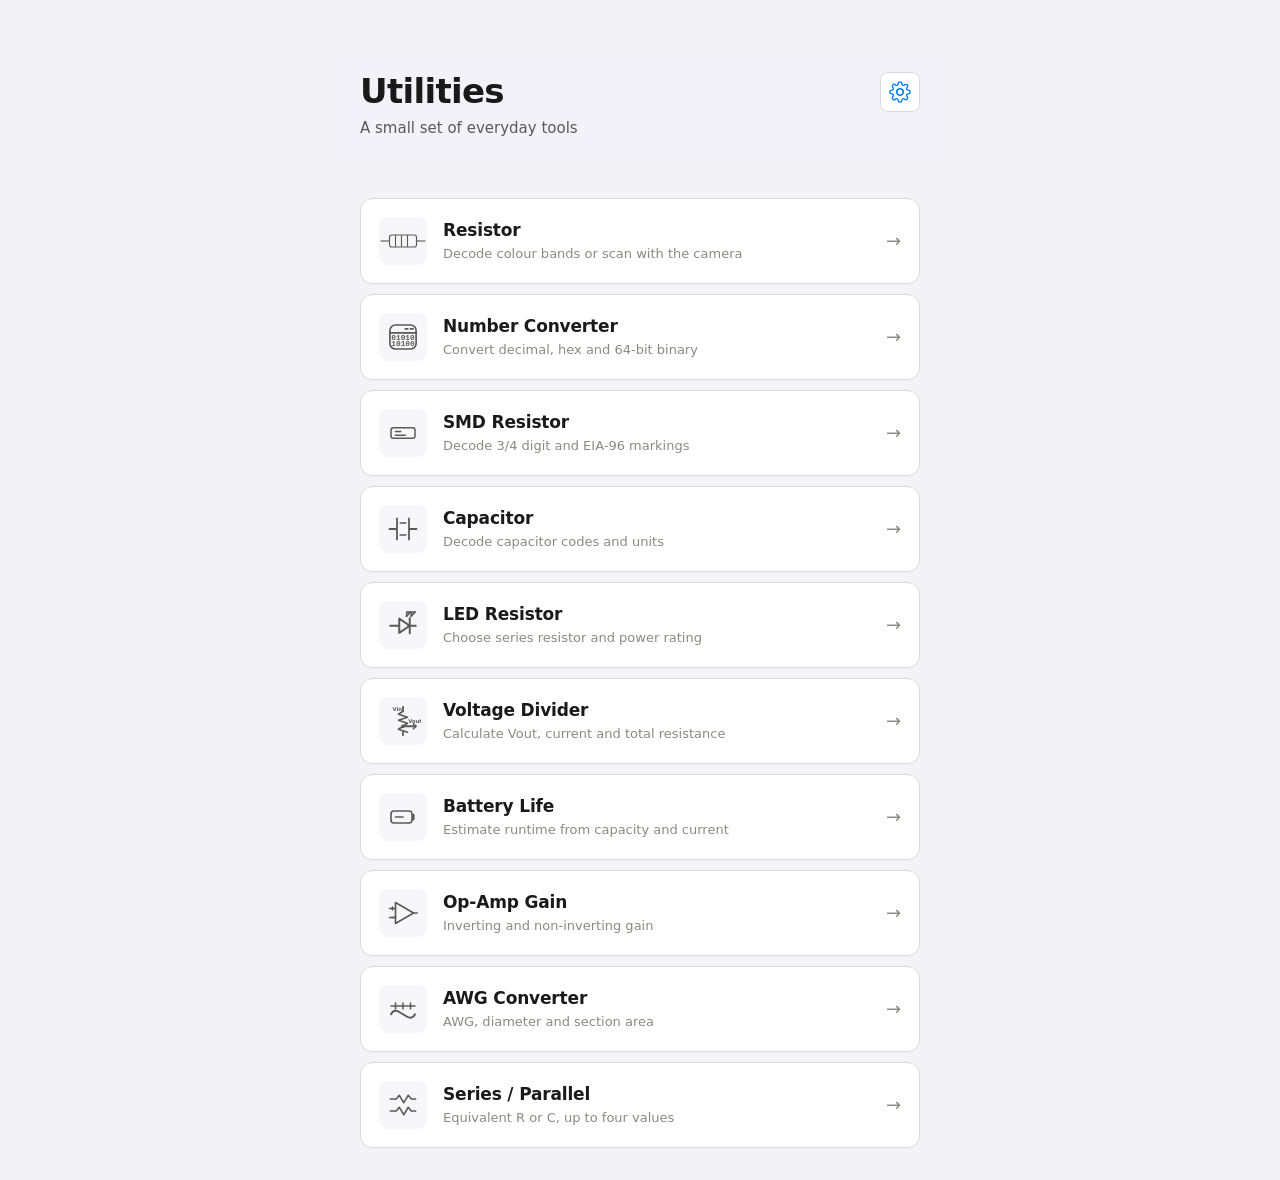
==== index.html @ acc9f0e0 "various fixes" ====
<!DOCTYPE html>
<html lang="en">
<head>
  <meta charset="UTF-8">
  <meta name="viewport" content="width=device-width, initial-scale=1, maximum-scale=1, user-scalable=no, viewport-fit=cover">
  <meta name="theme-color" content="#f2f2f7">
  <meta name="apple-mobile-web-app-capable" content="yes">
  <meta name="apple-mobile-web-app-status-bar-style" content="default">
  <meta name="apple-mobile-web-app-title" content="Utilities">
  <link rel="manifest" href="manifest.json">
  <link rel="apple-touch-icon" href="assets/icons/icon-192.png">
  <link rel="stylesheet" href="assets/styles.css">
  <title>Utilities</title>
  <script src="assets/app.js"></script>
</head>
<body>
  <main class="hub" id="hub">
    <header class="hub__header">
      <div class="hub__topline"><h1 class="hub__title">Utilities</h1><a class="hub__settings" href="apps/settings/index.html" aria-label="Settings"><svg width="22" height="22" viewBox="0 0 24 24" fill="none"><path d="M12 15.5a3.5 3.5 0 100-7 3.5 3.5 0 000 7z" stroke="currentColor" stroke-width="1.8"/><path d="M19.4 15a1.7 1.7 0 00.34 1.88l.05.05a2 2 0 01-2.83 2.83l-.05-.05A1.7 1.7 0 0015 19.4a1.7 1.7 0 00-1 1.55V21a2 2 0 01-4 0v-.07A1.7 1.7 0 009 19.4a1.7 1.7 0 00-1.88.34l-.05.05a2 2 0 01-2.83-2.83l.05-.05A1.7 1.7 0 004.6 15a1.7 1.7 0 00-1.55-1H3a2 2 0 010-4h.07A1.7 1.7 0 004.6 9a1.7 1.7 0 00-.34-1.88l-.05-.05a2 2 0 012.83-2.83l.05.05A1.7 1.7 0 009 4.6a1.7 1.7 0 001-1.55V3a2 2 0 014 0v.07A1.7 1.7 0 0015 4.6a1.7 1.7 0 001.88-.34l.05-.05a2 2 0 012.83 2.83l-.05.05A1.7 1.7 0 0019.4 9a1.7 1.7 0 001.55 1H21a2 2 0 010 4h-.07A1.7 1.7 0 0019.4 15z" stroke="currentColor" stroke-width="1.5" stroke-linecap="round"/></svg></a></div>
      <p class="hub__subtitle">A small set of everyday tools</p>
    </header>

    <nav class="hub__grid" aria-label="Available utilities">
      <a class="tile" href="apps/resistor/index.html">
        <span class="tile__icon" aria-hidden="true">
          <!-- minimal resistor icon -->
          <svg viewBox="0 0 64 32" width="48" height="24">
            <line x1="2" y1="16" x2="14" y2="16" stroke="currentColor" stroke-width="1.5"/>
            <line x1="50" y1="16" x2="62" y2="16" stroke="currentColor" stroke-width="1.5"/>
            <rect x="14" y="8" width="36" height="16" rx="3" fill="none" stroke="currentColor" stroke-width="1.5"/>
            <line x1="22" y1="8" x2="22" y2="24" stroke="currentColor" stroke-width="1.5"/>
            <line x1="30" y1="8" x2="30" y2="24" stroke="currentColor" stroke-width="1.5"/>
            <line x1="38" y1="8" x2="38" y2="24" stroke="currentColor" stroke-width="1.5"/>
          </svg>
        </span>
        <span class="tile__body">
          <span class="tile__name">Resistor</span>
          <span class="tile__desc">Decode colour bands or scan with the camera</span>
        </span>
        <span class="tile__chev" aria-hidden="true">→</span>
      </a>

      <a class="tile" href="apps/number-converter/index.html">
        <span class="tile__icon" aria-hidden="true">
          <svg viewBox="0 0 48 48" width="36" height="36" fill="none">
            <rect x="6.5" y="8" width="35" height="32" rx="7.5" stroke="currentColor" stroke-width="2.2"/>
            <path d="M7.5 18.5h33" stroke="currentColor" stroke-width="2.2" stroke-linecap="round"/>
            <path d="M27 13.2h3.5M34 13.2h3.5" stroke="currentColor" stroke-width="2.2" stroke-linecap="round"/>
            <text x="24" y="28" text-anchor="middle" fill="currentColor" font-size="10.5" font-weight="700" font-family="ui-monospace, SFMono-Regular, Menlo, monospace">01010</text>
            <text x="24" y="36" text-anchor="middle" fill="currentColor" font-size="10.5" font-weight="700" font-family="ui-monospace, SFMono-Regular, Menlo, monospace">10100</text>
          </svg>
        </span>
        <span class="tile__body">
          <span class="tile__name">Number Converter</span>
          <span class="tile__desc">Convert decimal, hex and 64-bit binary</span>
        </span>
        <span class="tile__chev" aria-hidden="true">→</span>
      </a>

      <a class="tile" href="apps/smd-resistor/index.html"><span class="tile__icon" aria-hidden="true"><svg viewBox="0 0 48 48" width="36" height="36" fill="none"><rect x="8" y="17" width="32" height="14" rx="3" stroke="currentColor" stroke-width="2"/><path d="M14 22h7M14 27h13" stroke="currentColor" stroke-width="2" stroke-linecap="round"/></svg></span><span class="tile__body"><span class="tile__name">SMD Resistor</span><span class="tile__desc">Decode 3/4 digit and EIA-96 markings</span></span><span class="tile__chev" aria-hidden="true">→</span></a>

      <a class="tile" href="apps/capacitor/index.html"><span class="tile__icon" aria-hidden="true"><svg viewBox="0 0 48 48" width="36" height="36" fill="none"><path d="M16 10v28M32 10v28M6 24h10M32 24h10" stroke="currentColor" stroke-width="2.4" stroke-linecap="round"/><path d="M20 16h8M20 32h8" stroke="currentColor" stroke-width="1.7" stroke-linecap="round"/></svg></span><span class="tile__body"><span class="tile__name">Capacitor</span><span class="tile__desc">Decode capacitor codes and units</span></span><span class="tile__chev" aria-hidden="true">→</span></a>

      <a class="tile" href="apps/led-resistor/index.html"><span class="tile__icon" aria-hidden="true"><svg viewBox="0 0 48 48" width="36" height="36" fill="none"><path d="M7 25h12" stroke="currentColor" stroke-width="2.6" stroke-linecap="round"/><path d="M31 25h10" stroke="currentColor" stroke-width="2.6" stroke-linecap="round"/><path d="M19 15.5v19l14-9.5-14-9.5Z" stroke="currentColor" stroke-width="2.6" stroke-linejoin="round"/><path d="M33 15v20" stroke="currentColor" stroke-width="2.6" stroke-linecap="round"/><path d="M28.5 12.5l5.6-5.6M34.6 12.4l5.7-5.7" stroke="currentColor" stroke-width="2.2" stroke-linecap="round"/><path d="M34.1 6.9h-5.2v5.2M40.3 6.7h-5.2v5.2" stroke="currentColor" stroke-width="2.2" stroke-linecap="round" stroke-linejoin="round"/></svg></span><span class="tile__body"><span class="tile__name">LED Resistor</span><span class="tile__desc">Choose series resistor and power rating</span></span><span class="tile__chev" aria-hidden="true">→</span></a>

      <a class="tile" href="apps/voltage-divider/index.html"><span class="tile__icon" aria-hidden="true"><svg viewBox="0 0 48 48" width="36" height="36" fill="none"><g stroke="currentColor" stroke-linecap="round" stroke-linejoin="round"><path d="M24 5v6" stroke-width="2.4"/><polyline points="24,11 18,15 30,19 18,23 30,27 24,31" stroke-width="2.2" fill="none"/><polyline points="24,31 18,35 30,39" stroke-width="2.2" fill="none"/><path d="M24 39v4" stroke-width="2.4"/><circle cx="24" cy="31" r="2.5" fill="currentColor" stroke="none"/><path d="M26.8 31H41" stroke-width="2.4"/><path d="M38 27.8l3.3 3.2-3.3 3.2" stroke-width="2.1"/></g><g fill="currentColor" font-family="system-ui,-apple-system,BlinkMacSystemFont,sans-serif" font-size="7" font-weight="700"><text x="10" y="10">Vin</text><text x="31" y="27">Vout</text></g></svg></span><span class="tile__body"><span class="tile__name">Voltage Divider</span><span class="tile__desc">Calculate Vout, current and total resistance</span></span><span class="tile__chev" aria-hidden="true">→</span></a>

      <a class="tile" href="apps/battery-life/index.html"><span class="tile__icon" aria-hidden="true"><svg viewBox="0 0 48 48" width="36" height="36" fill="none"><rect x="8" y="16" width="28" height="16" rx="4" stroke="currentColor" stroke-width="2.2"/><path d="M38 21v6" stroke="currentColor" stroke-width="3" stroke-linecap="round"/><path d="M14 24h10" stroke="currentColor" stroke-width="2.2" stroke-linecap="round"/></svg></span><span class="tile__body"><span class="tile__name">Battery Life</span><span class="tile__desc">Estimate runtime from capacity and current</span></span><span class="tile__chev" aria-hidden="true">→</span></a>

      <a class="tile" href="apps/op-amp-gain/index.html"><span class="tile__icon" aria-hidden="true"><svg viewBox="0 0 48 48" width="36" height="36" fill="none"><path d="M14 10v28l24-14-24-14Z" stroke="currentColor" stroke-width="2.2" stroke-linejoin="round"/><path d="M6 18h8M6 30h8M38 24h5" stroke="currentColor" stroke-width="2.2" stroke-linecap="round"/><path d="M10 16v4M8 18h4M9 30h4" stroke="currentColor" stroke-width="1.8" stroke-linecap="round"/></svg></span><span class="tile__body"><span class="tile__name">Op-Amp Gain</span><span class="tile__desc">Inverting and non-inverting gain</span></span><span class="tile__chev" aria-hidden="true">→</span></a>

      <a class="tile" href="apps/awg-converter/index.html"><span class="tile__icon" aria-hidden="true"><svg viewBox="0 0 48 48" width="36" height="36" fill="none"><path d="M8 31c8-16 24 16 32 0" stroke="currentColor" stroke-width="2.5" stroke-linecap="round"/><path d="M8 20h32M14 16v8M24 16v8M34 16v8" stroke="currentColor" stroke-width="2" stroke-linecap="round"/></svg></span><span class="tile__body"><span class="tile__name">AWG Converter</span><span class="tile__desc">AWG, diameter and section area</span></span><span class="tile__chev" aria-hidden="true">→</span></a>

      <a class="tile" href="apps/series-parallel/index.html"><span class="tile__icon" aria-hidden="true"><svg viewBox="0 0 48 48" width="36" height="36" fill="none"><path d="M7 16h8l4-5 6 10 6-10 4 5h6M7 32h8l4-5 6 10 6-10 4 5h6" stroke="currentColor" stroke-width="2" stroke-linecap="round" stroke-linejoin="round"/></svg></span><span class="tile__body"><span class="tile__name">Series / Parallel</span><span class="tile__desc">Equivalent R or C, up to four values</span></span><span class="tile__chev" aria-hidden="true">→</span></a>
    </nav>
  </main>

  <script>
    // Service worker: register, then aggressively check for updates on every
    // page load. When a new version is found, activate it immediately and
    // reload the page so the user always sees the latest deployed code.
    if ('serviceWorker' in navigator) {
      window.addEventListener('load', async () => {
        try {
          const reg = await navigator.serviceWorker.register('sw.js', {
            // Bypass the HTTP cache for the SW file itself, so updates to
            // sw.js are detected on every load.
            updateViaCache: 'none',
          });

          // Check for an updated SW right now.
          reg.update().catch(() => {});

          // When a new SW takes control, reload once to get fresh assets.
          let reloaded = false;
          navigator.serviceWorker.addEventListener('controllerchange', () => {
            if (reloaded) return;
            reloaded = true;
            window.location.reload();
          });

          // If a new SW is waiting, tell it to activate immediately.
          function promoteWaiting(worker) {
            if (worker && worker.state === 'installed' && navigator.serviceWorker.controller) {
              worker.postMessage({ type: 'SKIP_WAITING' });
            }
          }
          if (reg.waiting) promoteWaiting(reg.waiting);
          reg.addEventListener('updatefound', () => {
            const installing = reg.installing;
            if (!installing) return;
            installing.addEventListener('statechange', () => promoteWaiting(installing));
          });
        } catch (e) {
          // SW registration failed (probably http:// or file://) — that's fine,
          // the app still works without offline support.
        }
      });
    }
  </script>
</body>
</html>
---- assets/styles.css ----
/* =========================================================
   Utilities — global tokens + hub
   Aesthetic: iOS-native, cool blue accent, neutral system surfaces.
   Restrained palette, generous space, careful type rhythm.
   ========================================================= */

:root {
  /* Surfaces */
  --bg: #f2f2f7;
  --surface: #ffffff;
  --surface-2: #f7f7fb;
  --border: #d9d9de;
  --border-strong: #c7c7cc;

  /* Ink */
  --ink: #1a1a1a;
  --ink-2: #5a5a58;
  --ink-3: #8a8985;

  /* Accent — iOS system blue, used sparingly */
  --accent: #007aff;
  --accent-soft: rgba(0, 122, 255, 0.14);

  /* Status */
  --good: #2f7a4a;
  --warn: #b58419;
  --bad: #b23a2e;

  /* Geometry */
  --r-sm: 8px;
  --r-md: 12px;
  --r-lg: 18px;
  --r-pill: 999px;

  /* Type — system stack but using SF Pro on iOS for native feel */
  --font-sans: -apple-system, BlinkMacSystemFont, "SF Pro Text", "SF Pro Display", system-ui, sans-serif;
  --font-mono: ui-monospace, "SF Mono", Menlo, Monaco, monospace;

  /* Safe areas */
  --safe-top: env(safe-area-inset-top, 0px);
  --safe-bottom: env(safe-area-inset-bottom, 0px);
  --safe-left: env(safe-area-inset-left, 0px);
  --safe-right: env(safe-area-inset-right, 0px);
}

html[data-theme="dark"] {
  --bg: #000000;
  --surface: #1c1c1e;
  --surface-2: #2c2c2e;
  --border: #38383a;
  --border-strong: #48484a;
  --ink: #f2f2f7;
  --ink-2: #c7c7cc;
  --ink-3: #8e8e93;
  --accent: #0a84ff;
  --accent-soft: rgba(10, 132, 255, 0.18);
}

@media (prefers-color-scheme: dark) {
  html[data-theme="auto"] {
    --bg: #000000;
    --surface: #1c1c1e;
    --surface-2: #2c2c2e;
    --border: #38383a;
    --border-strong: #48484a;
    --ink: #f2f2f7;
    --ink-2: #c7c7cc;
    --ink-3: #8e8e93;
    --accent: #0a84ff;
    --accent-soft: rgba(10, 132, 255, 0.18);
  }
}

html[data-theme="light"] { color-scheme: light; }
html[data-theme="dark"] { color-scheme: dark; }

* { box-sizing: border-box; }
html, body { margin: 0; padding: 0; }
html { -webkit-text-size-adjust: 100%; -webkit-tap-highlight-color: transparent; }

body {
  font-family: var(--font-sans);
  background: var(--bg);
  color: var(--ink);
  line-height: 1.45;
  font-size: 16px;
  min-height: 100vh;
  min-height: 100dvh;
  -webkit-font-smoothing: antialiased;
  text-rendering: optimizeLegibility;
}

a { color: inherit; text-decoration: none; }

button {
  font-family: inherit;
  font-size: inherit;
  color: inherit;
  background: none;
  border: none;
  padding: 0;
  cursor: pointer;
}

/* ============== HUB ============== */

.hub {
  max-width: 600px;
  margin: 0 auto;
  padding:
    calc(var(--safe-top) + 56px)
    calc(var(--safe-right) + 20px)
    calc(var(--safe-bottom) + 32px)
    calc(var(--safe-left) + 20px);
  min-height: 100dvh;
  display: flex;
  flex-direction: column;
}

.hub__header { margin-bottom: 40px; }

.hub__title {
  margin: 0;
  font-size: 34px;
  font-weight: 700;
  letter-spacing: -0.02em;
  line-height: 1.1;
}

.hub__subtitle {
  margin: 6px 0 0;
  color: var(--ink-2);
  font-size: 15px;
}

.hub__grid {
  display: flex;
  flex-direction: column;
  gap: 10px;
  flex: 1;
}

.tile {
  display: flex;
  align-items: center;
  gap: 16px;
  padding: 18px 18px;
  background: var(--surface);
  border: 1px solid var(--border);
  border-radius: var(--r-md);
  transition: transform 80ms ease, background 120ms ease;
}

.tile:active { transform: scale(0.985); background: var(--surface-2); }

.tile__icon {
  flex: 0 0 48px;
  height: 48px;
  display: grid;
  place-items: center;
  background: var(--surface-2);
  border-radius: var(--r-sm);
  color: var(--ink-2);
}

.tile__body { flex: 1; display: flex; flex-direction: column; }
.tile__name { font-size: 17px; font-weight: 600; letter-spacing: -0.01em; }
.tile__desc { font-size: 13px; color: var(--ink-3); margin-top: 2px; }

.tile__chev {
  color: var(--ink-3);
  font-size: 18px;
  margin-left: 4px;
}

.tile--placeholder { opacity: 0.55; }
.tile--placeholder:active { transform: none; background: var(--surface); }

/* (hub footer removed) */

/* ============== SHARED SUB-APP CHROME ============== */

.appbar {
  display: flex;
  align-items: center;
  gap: 4px;
  padding:
    calc(var(--safe-top) + 8px)
    calc(var(--safe-right) + 8px)
    8px
    calc(var(--safe-left) + 8px);
  background: var(--bg);
  position: sticky;
  top: 0;
  z-index: 10;
  border-bottom: 1px solid transparent;
  transition: border-color 150ms;
}
.appbar--scrolled { border-bottom-color: var(--border); }

.appbar__back {
  display: inline-flex;
  align-items: center;
  gap: 4px;
  padding: 8px 10px;
  font-size: 17px;
  color: var(--accent);
  border-radius: var(--r-sm);
}
.appbar__back:active { background: var(--surface-2); }
.appbar__back svg { display: block; }

.appbar__title {
  margin: 0;
  font-size: 17px;
  font-weight: 600;
  flex: 1;
  min-width: 0;
  text-align: center;
  letter-spacing: -0.01em;
  white-space: nowrap;
  overflow: hidden;
  text-overflow: ellipsis;
}

.appbar__spacer { flex: 1; min-width: 8px; }
.appbar__action {
  display: inline-flex;
  align-items: center;
  justify-content: flex-end;
  gap: 4px;
  padding: 8px 10px;
  font-size: 15px;
  color: var(--accent);
  border-radius: var(--r-sm);
  min-width: 44px;
  text-align: right;
}
.appbar__action svg { display: block; }
.appbar__action:active { background: var(--surface-2); }
.appbar__action[disabled] { color: var(--ink-3); }

/* Cluster of right-side appbar controls */
.appbar__cluster {
  display: inline-flex;
  align-items: center;
  gap: 6px;
  flex: 0 0 auto;
}
.appbar__cluster [hidden] { display: none !important; }

.appbar__label {
  font-size: 12px;
  font-weight: 500;
  color: var(--ink-3);
  letter-spacing: 0.02em;
  margin-right: 2px;
  user-select: none;
}

/* Icon-only appbar button */
.appbar__icon {
  width: 36px;
  height: 36px;
  display: grid;
  place-items: center;
  color: var(--accent);
  border-radius: var(--r-sm);
}
.appbar__icon svg { display: block; }
.appbar__icon:active { background: var(--surface-2); }

/* Segmented control (iOS-style) */
.seg {
  display: inline-flex;
  background: var(--surface-2);
  border-radius: var(--r-sm);
  padding: 2px;
  gap: 2px;
}
.seg__btn {
  padding: 7px 14px;
  font-size: 14px;
  font-weight: 500;
  color: var(--ink-2);
  border-radius: 6px;
  transition: background 120ms, color 120ms;
}
.seg__btn--active {
  background: var(--surface);
  color: var(--ink);
  box-shadow: 0 1px 2px rgba(0,0,0,0.04);
}

/* Compact segment for appbar: short numeric labels */
.seg--compact .seg__btn {
  padding: 6px 12px;
  font-size: 13px;
  font-weight: 600;
  min-width: 28px;
  font-variant-numeric: tabular-nums;
}


/* ============== SETTINGS / FORM CARDS ============== */
.hub__topline { display:flex; align-items:center; justify-content:space-between; gap:12px; }
.hub__settings { width:40px; height:40px; display:grid; place-items:center; border-radius:var(--r-sm); color:var(--accent); background:var(--surface); border:1px solid var(--border); }
.hub__settings:active { background:var(--surface-2); transform:scale(.98); }
.tool-shell { width:100%; max-width:600px; margin:0 auto; padding:12px calc(var(--safe-right) + 14px) calc(var(--safe-bottom) + 22px) calc(var(--safe-left) + 14px); display:flex; flex-direction:column; gap:12px; }
.tool-card { background:var(--surface); border:1px solid var(--border-strong); border-radius:var(--r-lg); padding:16px; }
.tool-card__title { margin:0 0 12px; font-size:20px; font-weight:650; letter-spacing:-.02em; }
.tool-row { display:grid; grid-template-columns:1fr auto; gap:10px; align-items:end; margin-top:10px; }
.tool-label { display:block; color:var(--ink-2); font-size:12px; margin-bottom:6px; }
.tool-input, .tool-select { width:100%; border:1px solid var(--border); border-radius:var(--r-md); background:var(--surface-2); color:var(--ink); padding:12px 13px; font:600 19px/1.1 var(--font-sans); outline:none; }
.tool-input:focus, .tool-select:focus { border-color:var(--accent); box-shadow:0 0 0 3px var(--accent-soft); }
.tool-result { margin-top:14px; padding:14px; border-radius:var(--r-md); background:var(--surface-2); }
.tool-result__value { font-size:28px; line-height:1.05; font-weight:750; letter-spacing:-.035em; }
.tool-result__meta { margin-top:6px; color:var(--ink-2); font-size:14px; }
.tool-note { margin:8px 0 0; color:var(--ink-3); font-size:13px; }
.settings-list { display:flex; flex-direction:column; gap:10px; }
.settings-item { display:flex; align-items:center; justify-content:space-between; gap:12px; padding:14px 0; border-bottom:1px solid var(--border); }
.settings-item:last-child { border-bottom:0; }
.settings-item strong { display:block; font-size:16px; }
.settings-item span { color:var(--ink-3); font-size:13px; }


/* ============== POLISHED CONTROLS / MINI SCHEMATICS ============== */
.hub__header {
  position: sticky;
  top: 0;
  z-index: 20;
  margin-left: -20px;
  margin-right: -20px;
  padding: calc(var(--safe-top) + 16px) 20px 18px;
  background: color-mix(in srgb, var(--bg) 88%, transparent);
  -webkit-backdrop-filter: saturate(180%) blur(18px);
  backdrop-filter: saturate(180%) blur(18px);
}
.control-stack { display:flex; flex-direction:column; gap:10px; margin:4px 0 14px; }
.pill-seg {
  display:grid;
  grid-template-columns: repeat(2, minmax(0, 1fr));
  gap:4px;
  padding:4px;
  background:var(--surface-2);
  border:1px solid var(--border);
  border-radius:var(--r-pill);
}
.pill-seg .seg__btn {
  border-radius:var(--r-pill);
  padding:10px 12px;
  font-size:15px;
  font-weight:650;
  color:var(--ink-2);
}
.pill-seg .seg__btn--active {
  background:var(--surface);
  color:var(--accent);
  box-shadow:0 1px 3px rgba(0,0,0,.08);
}
.mini-schematic {
  margin:10px 0 14px;
  border:1px solid var(--border);
  border-radius:var(--r-md);
  background:var(--surface-2);
  padding:10px;
  color:var(--ink-2);
}
.mini-schematic svg { display:block; width:100%; height:auto; }
.mini-schematic text { fill:var(--ink-2); font:600 11px var(--font-sans); }
.mini-schematic path,
.mini-schematic line,
.mini-schematic polyline,
.mini-schematic polygon,
.mini-schematic circle { vector-effect:non-scaling-stroke; }
.tool-result__value { font-variant-numeric: tabular-nums; }


/* Input alignment polish: numeric fields right-aligned, units centered vertically */
.tool-row { align-items: end; grid-template-columns: minmax(0, 1fr) minmax(38px, auto); }
.tool-row > span,
.tool-unit,
.tool-unit-select {
  align-self: end;
  min-height: 45px;
  display: inline-flex;
  align-items: center;
  justify-content: center;
  color: var(--ink-2);
  font-weight: 650;
  font-size: 15px;
  line-height: 1;
  white-space: nowrap;
}
.tool-input {
  text-align: right;
  font-variant-numeric: tabular-nums;
  font-feature-settings: "tnum" 1, "lnum" 1;
}
.tool-unit-select {
  appearance: none;
  -webkit-appearance: none;
  height: 45px;
  min-width: 70px;
  padding: 0 26px 0 12px;
  border: 1px solid var(--border);
  border-radius: var(--r-md);
  background: var(--surface-2);
  color: var(--ink);
  outline: none;
  text-align: center;
  background-image: linear-gradient(45deg, transparent 50%, var(--ink-3) 50%), linear-gradient(135deg, var(--ink-3) 50%, transparent 50%);
  background-position: calc(100% - 14px) 19px, calc(100% - 9px) 19px;
  background-size: 5px 5px, 5px 5px;
  background-repeat: no-repeat;
}
.tool-unit-select:focus { border-color: var(--accent); box-shadow: 0 0 0 3px var(--accent-soft); }
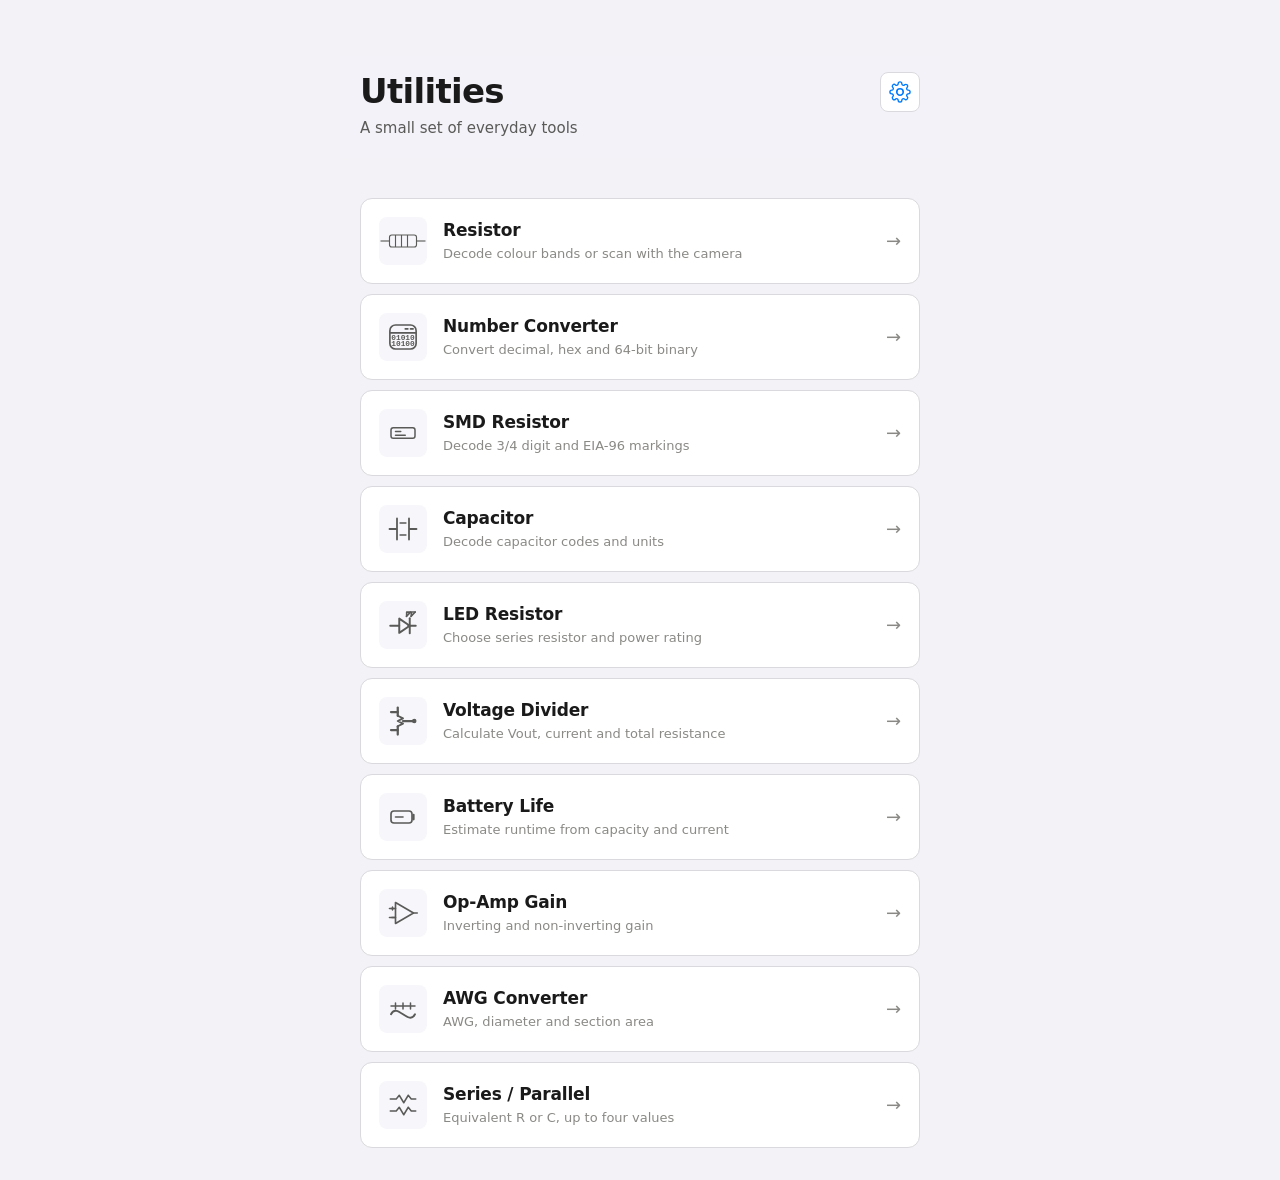
==== commit e57d2f3c: "various fixes" ====
--- a/index.html
+++ b/index.html
@@ -63,7 +63,7 @@
 
       <a class="tile" href="apps/led-resistor/index.html"><span class="tile__icon" aria-hidden="true"><svg viewBox="0 0 48 48" width="36" height="36" fill="none"><path d="M7 25h12" stroke="currentColor" stroke-width="2.6" stroke-linecap="round"/><path d="M31 25h10" stroke="currentColor" stroke-width="2.6" stroke-linecap="round"/><path d="M19 15.5v19l14-9.5-14-9.5Z" stroke="currentColor" stroke-width="2.6" stroke-linejoin="round"/><path d="M33 15v20" stroke="currentColor" stroke-width="2.6" stroke-linecap="round"/><path d="M28.5 12.5l5.6-5.6M34.6 12.4l5.7-5.7" stroke="currentColor" stroke-width="2.2" stroke-linecap="round"/><path d="M34.1 6.9h-5.2v5.2M40.3 6.7h-5.2v5.2" stroke="currentColor" stroke-width="2.2" stroke-linecap="round" stroke-linejoin="round"/></svg></span><span class="tile__body"><span class="tile__name">LED Resistor</span><span class="tile__desc">Choose series resistor and power rating</span></span><span class="tile__chev" aria-hidden="true">→</span></a>
 
-      <a class="tile" href="apps/voltage-divider/index.html"><span class="tile__icon" aria-hidden="true"><svg viewBox="0 0 48 48" width="36" height="36" fill="none"><g stroke="currentColor" stroke-linecap="round" stroke-linejoin="round"><path d="M24 5v6" stroke-width="2.4"/><polyline points="24,11 18,15 30,19 18,23 30,27 24,31" stroke-width="2.2" fill="none"/><polyline points="24,31 18,35 30,39" stroke-width="2.2" fill="none"/><path d="M24 39v4" stroke-width="2.4"/><circle cx="24" cy="31" r="2.5" fill="currentColor" stroke="none"/><path d="M26.8 31H41" stroke-width="2.4"/><path d="M38 27.8l3.3 3.2-3.3 3.2" stroke-width="2.1"/></g><g fill="currentColor" font-family="system-ui,-apple-system,BlinkMacSystemFont,sans-serif" font-size="7" font-weight="700"><text x="10" y="10">Vin</text><text x="31" y="27">Vout</text></g></svg></span><span class="tile__body"><span class="tile__name">Voltage Divider</span><span class="tile__desc">Calculate Vout, current and total resistance</span></span><span class="tile__chev" aria-hidden="true">→</span></a>
+      <a class="tile" href="apps/voltage-divider/index.html"><span class="tile__icon" aria-hidden="true"><svg viewBox="0 0 48 48" width="36" height="36" fill="none" aria-hidden="true"><g stroke="currentColor" stroke-linecap="round" stroke-linejoin="round"><path d="M17 6v11" stroke-width="3"/><path d="M17 31v11" stroke-width="3"/><path d="M8 12h9" stroke-width="3"/><path d="M8 36h9" stroke-width="3"/><path d="M17 17l7 3.5-7 3.5 7 3.5-7 3.5" stroke-width="2.6"/><path d="M24 24h14" stroke-width="3"/><circle cx="39" cy="24" r="3" fill="currentColor" stroke="none"/></g></svg></span><span class="tile__body"><span class="tile__name">Voltage Divider</span><span class="tile__desc">Calculate Vout, current and total resistance</span></span><span class="tile__chev" aria-hidden="true">→</span></a>
 
       <a class="tile" href="apps/battery-life/index.html"><span class="tile__icon" aria-hidden="true"><svg viewBox="0 0 48 48" width="36" height="36" fill="none"><rect x="8" y="16" width="28" height="16" rx="4" stroke="currentColor" stroke-width="2.2"/><path d="M38 21v6" stroke="currentColor" stroke-width="3" stroke-linecap="round"/><path d="M14 24h10" stroke="currentColor" stroke-width="2.2" stroke-linecap="round"/></svg></span><span class="tile__body"><span class="tile__name">Battery Life</span><span class="tile__desc">Estimate runtime from capacity and current</span></span><span class="tile__chev" aria-hidden="true">→</span></a>
 
--- a/assets/styles.css
+++ b/assets/styles.css
@@ -313,7 +313,7 @@
 .tool-label { display:block; color:var(--ink-2); font-size:12px; margin-bottom:6px; }
 .tool-input, .tool-select { width:100%; border:1px solid var(--border); border-radius:var(--r-md); background:var(--surface-2); color:var(--ink); padding:12px 13px; font:600 19px/1.1 var(--font-sans); outline:none; }
 .tool-input:focus, .tool-select:focus { border-color:var(--accent); box-shadow:0 0 0 3px var(--accent-soft); }
-.tool-result { margin-top:14px; padding:14px; border-radius:var(--r-md); background:var(--surface-2); }
+.tool-result { margin-top:14px; padding:14px; border-radius:var(--r-md); background: rgba(0, 122, 255, 0.10); border: 1px solid rgba(0, 122, 255, 0.18); }
 .tool-result__value { font-size:28px; line-height:1.05; font-weight:750; letter-spacing:-.035em; }
 .tool-result__meta { margin-top:6px; color:var(--ink-2); font-size:14px; }
 .tool-note { margin:8px 0 0; color:var(--ink-3); font-size:13px; }
@@ -367,7 +367,7 @@
   color:var(--ink-2);
 }
 .mini-schematic svg { display:block; width:100%; height:auto; }
-.mini-schematic text { fill:var(--ink-2); font:600 11px var(--font-sans); }
+.mini-schematic text { fill:var(--ink-2); font-weight:600; font-family:var(--font-sans); }
 .mini-schematic path,
 .mini-schematic line,
 .mini-schematic polyline,
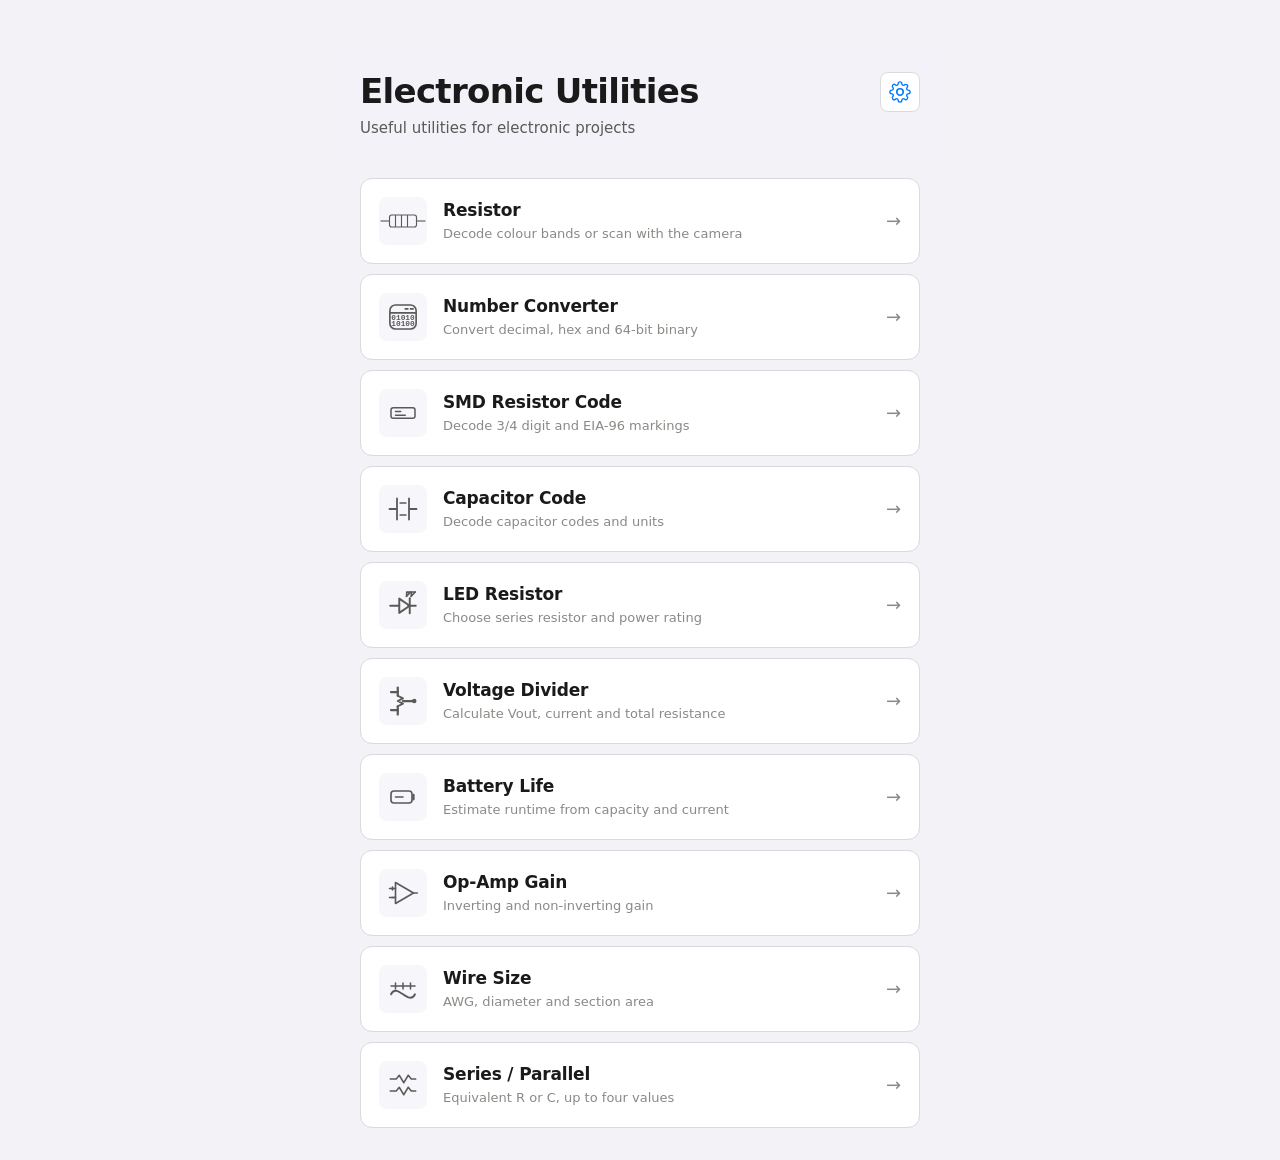
==== commit 56bab4d5: "Formatting changes" ====
--- a/index.html
+++ b/index.html
@@ -16,8 +16,8 @@
 <body>
   <main class="hub" id="hub">
     <header class="hub__header">
-      <div class="hub__topline"><h1 class="hub__title">Utilities</h1><a class="hub__settings" href="apps/settings/index.html" aria-label="Settings"><svg width="22" height="22" viewBox="0 0 24 24" fill="none"><path d="M12 15.5a3.5 3.5 0 100-7 3.5 3.5 0 000 7z" stroke="currentColor" stroke-width="1.8"/><path d="M19.4 15a1.7 1.7 0 00.34 1.88l.05.05a2 2 0 01-2.83 2.83l-.05-.05A1.7 1.7 0 0015 19.4a1.7 1.7 0 00-1 1.55V21a2 2 0 01-4 0v-.07A1.7 1.7 0 009 19.4a1.7 1.7 0 00-1.88.34l-.05.05a2 2 0 01-2.83-2.83l.05-.05A1.7 1.7 0 004.6 15a1.7 1.7 0 00-1.55-1H3a2 2 0 010-4h.07A1.7 1.7 0 004.6 9a1.7 1.7 0 00-.34-1.88l-.05-.05a2 2 0 012.83-2.83l.05.05A1.7 1.7 0 009 4.6a1.7 1.7 0 001-1.55V3a2 2 0 014 0v.07A1.7 1.7 0 0015 4.6a1.7 1.7 0 001.88-.34l.05-.05a2 2 0 012.83 2.83l-.05.05A1.7 1.7 0 0019.4 9a1.7 1.7 0 001.55 1H21a2 2 0 010 4h-.07A1.7 1.7 0 0019.4 15z" stroke="currentColor" stroke-width="1.5" stroke-linecap="round"/></svg></a></div>
-      <p class="hub__subtitle">A small set of everyday tools</p>
+      <div class="hub__topline"><h1 class="hub__title">Electronic Utilities</h1><a class="hub__settings" href="apps/settings/index.html" aria-label="Settings"><svg width="22" height="22" viewBox="0 0 24 24" fill="none"><path d="M12 15.5a3.5 3.5 0 100-7 3.5 3.5 0 000 7z" stroke="currentColor" stroke-width="1.8"/><path d="M19.4 15a1.7 1.7 0 00.34 1.88l.05.05a2 2 0 01-2.83 2.83l-.05-.05A1.7 1.7 0 0015 19.4a1.7 1.7 0 00-1 1.55V21a2 2 0 01-4 0v-.07A1.7 1.7 0 009 19.4a1.7 1.7 0 00-1.88.34l-.05.05a2 2 0 01-2.83-2.83l.05-.05A1.7 1.7 0 004.6 15a1.7 1.7 0 00-1.55-1H3a2 2 0 010-4h.07A1.7 1.7 0 004.6 9a1.7 1.7 0 00-.34-1.88l-.05-.05a2 2 0 012.83-2.83l.05.05A1.7 1.7 0 009 4.6a1.7 1.7 0 001-1.55V3a2 2 0 014 0v.07A1.7 1.7 0 0015 4.6a1.7 1.7 0 001.88-.34l.05-.05a2 2 0 012.83 2.83l-.05.05A1.7 1.7 0 0019.4 9a1.7 1.7 0 001.55 1H21a2 2 0 010 4h-.07A1.7 1.7 0 0019.4 15z" stroke="currentColor" stroke-width="1.5" stroke-linecap="round"/></svg></a></div>
+      <p class="hub__subtitle">Useful utilities for electronic projects</p>
     </header>
 
     <nav class="hub__grid" aria-label="Available utilities">
@@ -57,9 +57,9 @@
         <span class="tile__chev" aria-hidden="true">→</span>
       </a>
 
-      <a class="tile" href="apps/smd-resistor/index.html"><span class="tile__icon" aria-hidden="true"><svg viewBox="0 0 48 48" width="36" height="36" fill="none"><rect x="8" y="17" width="32" height="14" rx="3" stroke="currentColor" stroke-width="2"/><path d="M14 22h7M14 27h13" stroke="currentColor" stroke-width="2" stroke-linecap="round"/></svg></span><span class="tile__body"><span class="tile__name">SMD Resistor</span><span class="tile__desc">Decode 3/4 digit and EIA-96 markings</span></span><span class="tile__chev" aria-hidden="true">→</span></a>
+      <a class="tile" href="apps/smd-resistor/index.html"><span class="tile__icon" aria-hidden="true"><svg viewBox="0 0 48 48" width="36" height="36" fill="none"><rect x="8" y="17" width="32" height="14" rx="3" stroke="currentColor" stroke-width="2"/><path d="M14 22h7M14 27h13" stroke="currentColor" stroke-width="2" stroke-linecap="round"/></svg></span><span class="tile__body"><span class="tile__name">SMD Resistor Code</span><span class="tile__desc">Decode 3/4 digit and EIA-96 markings</span></span><span class="tile__chev" aria-hidden="true">→</span></a>
 
-      <a class="tile" href="apps/capacitor/index.html"><span class="tile__icon" aria-hidden="true"><svg viewBox="0 0 48 48" width="36" height="36" fill="none"><path d="M16 10v28M32 10v28M6 24h10M32 24h10" stroke="currentColor" stroke-width="2.4" stroke-linecap="round"/><path d="M20 16h8M20 32h8" stroke="currentColor" stroke-width="1.7" stroke-linecap="round"/></svg></span><span class="tile__body"><span class="tile__name">Capacitor</span><span class="tile__desc">Decode capacitor codes and units</span></span><span class="tile__chev" aria-hidden="true">→</span></a>
+      <a class="tile" href="apps/capacitor/index.html"><span class="tile__icon" aria-hidden="true"><svg viewBox="0 0 48 48" width="36" height="36" fill="none"><path d="M16 10v28M32 10v28M6 24h10M32 24h10" stroke="currentColor" stroke-width="2.4" stroke-linecap="round"/><path d="M20 16h8M20 32h8" stroke="currentColor" stroke-width="1.7" stroke-linecap="round"/></svg></span><span class="tile__body"><span class="tile__name">Capacitor Code</span><span class="tile__desc">Decode capacitor codes and units</span></span><span class="tile__chev" aria-hidden="true">→</span></a>
 
       <a class="tile" href="apps/led-resistor/index.html"><span class="tile__icon" aria-hidden="true"><svg viewBox="0 0 48 48" width="36" height="36" fill="none"><path d="M7 25h12" stroke="currentColor" stroke-width="2.6" stroke-linecap="round"/><path d="M31 25h10" stroke="currentColor" stroke-width="2.6" stroke-linecap="round"/><path d="M19 15.5v19l14-9.5-14-9.5Z" stroke="currentColor" stroke-width="2.6" stroke-linejoin="round"/><path d="M33 15v20" stroke="currentColor" stroke-width="2.6" stroke-linecap="round"/><path d="M28.5 12.5l5.6-5.6M34.6 12.4l5.7-5.7" stroke="currentColor" stroke-width="2.2" stroke-linecap="round"/><path d="M34.1 6.9h-5.2v5.2M40.3 6.7h-5.2v5.2" stroke="currentColor" stroke-width="2.2" stroke-linecap="round" stroke-linejoin="round"/></svg></span><span class="tile__body"><span class="tile__name">LED Resistor</span><span class="tile__desc">Choose series resistor and power rating</span></span><span class="tile__chev" aria-hidden="true">→</span></a>
 
@@ -69,7 +69,7 @@
 
       <a class="tile" href="apps/op-amp-gain/index.html"><span class="tile__icon" aria-hidden="true"><svg viewBox="0 0 48 48" width="36" height="36" fill="none"><path d="M14 10v28l24-14-24-14Z" stroke="currentColor" stroke-width="2.2" stroke-linejoin="round"/><path d="M6 18h8M6 30h8M38 24h5" stroke="currentColor" stroke-width="2.2" stroke-linecap="round"/><path d="M10 16v4M8 18h4M9 30h4" stroke="currentColor" stroke-width="1.8" stroke-linecap="round"/></svg></span><span class="tile__body"><span class="tile__name">Op-Amp Gain</span><span class="tile__desc">Inverting and non-inverting gain</span></span><span class="tile__chev" aria-hidden="true">→</span></a>
 
-      <a class="tile" href="apps/awg-converter/index.html"><span class="tile__icon" aria-hidden="true"><svg viewBox="0 0 48 48" width="36" height="36" fill="none"><path d="M8 31c8-16 24 16 32 0" stroke="currentColor" stroke-width="2.5" stroke-linecap="round"/><path d="M8 20h32M14 16v8M24 16v8M34 16v8" stroke="currentColor" stroke-width="2" stroke-linecap="round"/></svg></span><span class="tile__body"><span class="tile__name">AWG Converter</span><span class="tile__desc">AWG, diameter and section area</span></span><span class="tile__chev" aria-hidden="true">→</span></a>
+      <a class="tile" href="apps/awg-converter/index.html"><span class="tile__icon" aria-hidden="true"><svg viewBox="0 0 48 48" width="36" height="36" fill="none"><path d="M8 31c8-16 24 16 32 0" stroke="currentColor" stroke-width="2.5" stroke-linecap="round"/><path d="M8 20h32M14 16v8M24 16v8M34 16v8" stroke="currentColor" stroke-width="2" stroke-linecap="round"/></svg></span><span class="tile__body"><span class="tile__name">Wire Size</span><span class="tile__desc">AWG, diameter and section area</span></span><span class="tile__chev" aria-hidden="true">→</span></a>
 
       <a class="tile" href="apps/series-parallel/index.html"><span class="tile__icon" aria-hidden="true"><svg viewBox="0 0 48 48" width="36" height="36" fill="none"><path d="M7 16h8l4-5 6 10 6-10 4 5h6M7 32h8l4-5 6 10 6-10 4 5h6" stroke="currentColor" stroke-width="2" stroke-linecap="round" stroke-linejoin="round"/></svg></span><span class="tile__body"><span class="tile__name">Series / Parallel</span><span class="tile__desc">Equivalent R or C, up to four values</span></span><span class="tile__chev" aria-hidden="true">→</span></a>
     </nav>
--- a/assets/styles.css
+++ b/assets/styles.css
@@ -117,7 +117,7 @@
   flex-direction: column;
 }
 
-.hub__header { margin-bottom: 40px; }
+.hub__header { margin-bottom: 20px; }
 
 .hub__title {
   margin: 0;
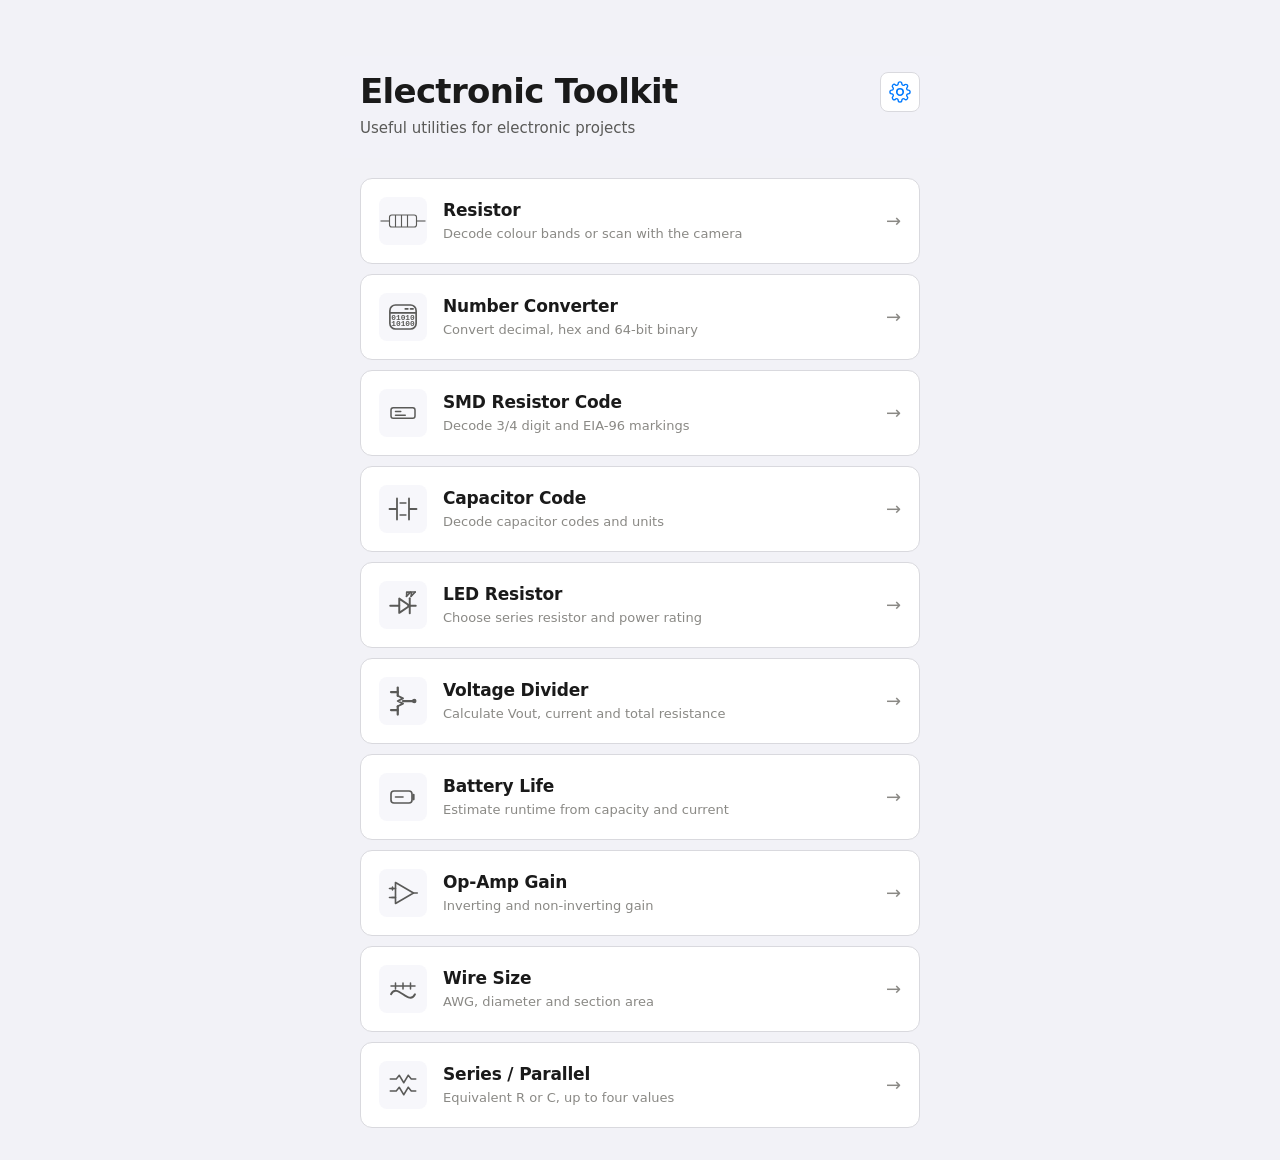
==== commit 98fb8a44: "Minor fixes" ====
--- a/index.html
+++ b/index.html
@@ -1,8 +1,10 @@
 <!DOCTYPE html>
 <html lang="en">
+
 <head>
   <meta charset="UTF-8">
-  <meta name="viewport" content="width=device-width, initial-scale=1, maximum-scale=1, user-scalable=no, viewport-fit=cover">
+  <meta name="viewport"
+    content="width=device-width, initial-scale=1, maximum-scale=1, user-scalable=no, viewport-fit=cover">
   <meta name="theme-color" content="#f2f2f7">
   <meta name="apple-mobile-web-app-capable" content="yes">
   <meta name="apple-mobile-web-app-status-bar-style" content="default">
@@ -13,10 +15,19 @@
   <title>Utilities</title>
   <script src="assets/app.js"></script>
 </head>
+
 <body>
   <main class="hub" id="hub">
     <header class="hub__header">
-      <div class="hub__topline"><h1 class="hub__title">Electronic Utilities</h1><a class="hub__settings" href="apps/settings/index.html" aria-label="Settings"><svg width="22" height="22" viewBox="0 0 24 24" fill="none"><path d="M12 15.5a3.5 3.5 0 100-7 3.5 3.5 0 000 7z" stroke="currentColor" stroke-width="1.8"/><path d="M19.4 15a1.7 1.7 0 00.34 1.88l.05.05a2 2 0 01-2.83 2.83l-.05-.05A1.7 1.7 0 0015 19.4a1.7 1.7 0 00-1 1.55V21a2 2 0 01-4 0v-.07A1.7 1.7 0 009 19.4a1.7 1.7 0 00-1.88.34l-.05.05a2 2 0 01-2.83-2.83l.05-.05A1.7 1.7 0 004.6 15a1.7 1.7 0 00-1.55-1H3a2 2 0 010-4h.07A1.7 1.7 0 004.6 9a1.7 1.7 0 00-.34-1.88l-.05-.05a2 2 0 012.83-2.83l.05.05A1.7 1.7 0 009 4.6a1.7 1.7 0 001-1.55V3a2 2 0 014 0v.07A1.7 1.7 0 0015 4.6a1.7 1.7 0 001.88-.34l.05-.05a2 2 0 012.83 2.83l-.05.05A1.7 1.7 0 0019.4 9a1.7 1.7 0 001.55 1H21a2 2 0 010 4h-.07A1.7 1.7 0 0019.4 15z" stroke="currentColor" stroke-width="1.5" stroke-linecap="round"/></svg></a></div>
+      <div class="hub__topline">
+        <h1 class="hub__title">Electronic Toolkit</h1><a class="hub__settings" href="apps/settings/index.html"
+          aria-label="Settings"><svg width="22" height="22" viewBox="0 0 24 24" fill="none">
+            <path d="M12 15.5a3.5 3.5 0 100-7 3.5 3.5 0 000 7z" stroke="currentColor" stroke-width="1.8" />
+            <path
+              d="M19.4 15a1.7 1.7 0 00.34 1.88l.05.05a2 2 0 01-2.83 2.83l-.05-.05A1.7 1.7 0 0015 19.4a1.7 1.7 0 00-1 1.55V21a2 2 0 01-4 0v-.07A1.7 1.7 0 009 19.4a1.7 1.7 0 00-1.88.34l-.05.05a2 2 0 01-2.83-2.83l.05-.05A1.7 1.7 0 004.6 15a1.7 1.7 0 00-1.55-1H3a2 2 0 010-4h.07A1.7 1.7 0 004.6 9a1.7 1.7 0 00-.34-1.88l-.05-.05a2 2 0 012.83-2.83l.05.05A1.7 1.7 0 009 4.6a1.7 1.7 0 001-1.55V3a2 2 0 014 0v.07A1.7 1.7 0 0015 4.6a1.7 1.7 0 001.88-.34l.05-.05a2 2 0 012.83 2.83l-.05.05A1.7 1.7 0 0019.4 9a1.7 1.7 0 001.55 1H21a2 2 0 010 4h-.07A1.7 1.7 0 0019.4 15z"
+              stroke="currentColor" stroke-width="1.5" stroke-linecap="round" />
+          </svg></a>
+      </div>
       <p class="hub__subtitle">Useful utilities for electronic projects</p>
     </header>
 
@@ -25,12 +36,12 @@
         <span class="tile__icon" aria-hidden="true">
           <!-- minimal resistor icon -->
           <svg viewBox="0 0 64 32" width="48" height="24">
-            <line x1="2" y1="16" x2="14" y2="16" stroke="currentColor" stroke-width="1.5"/>
-            <line x1="50" y1="16" x2="62" y2="16" stroke="currentColor" stroke-width="1.5"/>
-            <rect x="14" y="8" width="36" height="16" rx="3" fill="none" stroke="currentColor" stroke-width="1.5"/>
-            <line x1="22" y1="8" x2="22" y2="24" stroke="currentColor" stroke-width="1.5"/>
-            <line x1="30" y1="8" x2="30" y2="24" stroke="currentColor" stroke-width="1.5"/>
-            <line x1="38" y1="8" x2="38" y2="24" stroke="currentColor" stroke-width="1.5"/>
+            <line x1="2" y1="16" x2="14" y2="16" stroke="currentColor" stroke-width="1.5" />
+            <line x1="50" y1="16" x2="62" y2="16" stroke="currentColor" stroke-width="1.5" />
+            <rect x="14" y="8" width="36" height="16" rx="3" fill="none" stroke="currentColor" stroke-width="1.5" />
+            <line x1="22" y1="8" x2="22" y2="24" stroke="currentColor" stroke-width="1.5" />
+            <line x1="30" y1="8" x2="30" y2="24" stroke="currentColor" stroke-width="1.5" />
+            <line x1="38" y1="8" x2="38" y2="24" stroke="currentColor" stroke-width="1.5" />
           </svg>
         </span>
         <span class="tile__body">
@@ -43,11 +54,13 @@
       <a class="tile" href="apps/number-converter/index.html">
         <span class="tile__icon" aria-hidden="true">
           <svg viewBox="0 0 48 48" width="36" height="36" fill="none">
-            <rect x="6.5" y="8" width="35" height="32" rx="7.5" stroke="currentColor" stroke-width="2.2"/>
-            <path d="M7.5 18.5h33" stroke="currentColor" stroke-width="2.2" stroke-linecap="round"/>
-            <path d="M27 13.2h3.5M34 13.2h3.5" stroke="currentColor" stroke-width="2.2" stroke-linecap="round"/>
-            <text x="24" y="28" text-anchor="middle" fill="currentColor" font-size="10.5" font-weight="700" font-family="ui-monospace, SFMono-Regular, Menlo, monospace">01010</text>
-            <text x="24" y="36" text-anchor="middle" fill="currentColor" font-size="10.5" font-weight="700" font-family="ui-monospace, SFMono-Regular, Menlo, monospace">10100</text>
+            <rect x="6.5" y="8" width="35" height="32" rx="7.5" stroke="currentColor" stroke-width="2.2" />
+            <path d="M7.5 18.5h33" stroke="currentColor" stroke-width="2.2" stroke-linecap="round" />
+            <path d="M27 13.2h3.5M34 13.2h3.5" stroke="currentColor" stroke-width="2.2" stroke-linecap="round" />
+            <text x="24" y="28" text-anchor="middle" fill="currentColor" font-size="10.5" font-weight="700"
+              font-family="ui-monospace, SFMono-Regular, Menlo, monospace">01010</text>
+            <text x="24" y="36" text-anchor="middle" fill="currentColor" font-size="10.5" font-weight="700"
+              font-family="ui-monospace, SFMono-Regular, Menlo, monospace">10100</text>
           </svg>
         </span>
         <span class="tile__body">
@@ -57,21 +70,84 @@
         <span class="tile__chev" aria-hidden="true">→</span>
       </a>
 
-      <a class="tile" href="apps/smd-resistor/index.html"><span class="tile__icon" aria-hidden="true"><svg viewBox="0 0 48 48" width="36" height="36" fill="none"><rect x="8" y="17" width="32" height="14" rx="3" stroke="currentColor" stroke-width="2"/><path d="M14 22h7M14 27h13" stroke="currentColor" stroke-width="2" stroke-linecap="round"/></svg></span><span class="tile__body"><span class="tile__name">SMD Resistor Code</span><span class="tile__desc">Decode 3/4 digit and EIA-96 markings</span></span><span class="tile__chev" aria-hidden="true">→</span></a>
+      <a class="tile" href="apps/smd-resistor/index.html"><span class="tile__icon" aria-hidden="true"><svg
+            viewBox="0 0 48 48" width="36" height="36" fill="none">
+            <rect x="8" y="17" width="32" height="14" rx="3" stroke="currentColor" stroke-width="2" />
+            <path d="M14 22h7M14 27h13" stroke="currentColor" stroke-width="2" stroke-linecap="round" />
+          </svg></span><span class="tile__body"><span class="tile__name">SMD Resistor Code</span><span
+            class="tile__desc">Decode 3/4 digit and EIA-96 markings</span></span><span class="tile__chev"
+          aria-hidden="true">→</span></a>
 
-      <a class="tile" href="apps/capacitor/index.html"><span class="tile__icon" aria-hidden="true"><svg viewBox="0 0 48 48" width="36" height="36" fill="none"><path d="M16 10v28M32 10v28M6 24h10M32 24h10" stroke="currentColor" stroke-width="2.4" stroke-linecap="round"/><path d="M20 16h8M20 32h8" stroke="currentColor" stroke-width="1.7" stroke-linecap="round"/></svg></span><span class="tile__body"><span class="tile__name">Capacitor Code</span><span class="tile__desc">Decode capacitor codes and units</span></span><span class="tile__chev" aria-hidden="true">→</span></a>
+      <a class="tile" href="apps/capacitor/index.html"><span class="tile__icon" aria-hidden="true"><svg
+            viewBox="0 0 48 48" width="36" height="36" fill="none">
+            <path d="M16 10v28M32 10v28M6 24h10M32 24h10" stroke="currentColor" stroke-width="2.4"
+              stroke-linecap="round" />
+            <path d="M20 16h8M20 32h8" stroke="currentColor" stroke-width="1.7" stroke-linecap="round" />
+          </svg></span><span class="tile__body"><span class="tile__name">Capacitor Code</span><span
+            class="tile__desc">Decode capacitor codes and units</span></span><span class="tile__chev"
+          aria-hidden="true">→</span></a>
 
-      <a class="tile" href="apps/led-resistor/index.html"><span class="tile__icon" aria-hidden="true"><svg viewBox="0 0 48 48" width="36" height="36" fill="none"><path d="M7 25h12" stroke="currentColor" stroke-width="2.6" stroke-linecap="round"/><path d="M31 25h10" stroke="currentColor" stroke-width="2.6" stroke-linecap="round"/><path d="M19 15.5v19l14-9.5-14-9.5Z" stroke="currentColor" stroke-width="2.6" stroke-linejoin="round"/><path d="M33 15v20" stroke="currentColor" stroke-width="2.6" stroke-linecap="round"/><path d="M28.5 12.5l5.6-5.6M34.6 12.4l5.7-5.7" stroke="currentColor" stroke-width="2.2" stroke-linecap="round"/><path d="M34.1 6.9h-5.2v5.2M40.3 6.7h-5.2v5.2" stroke="currentColor" stroke-width="2.2" stroke-linecap="round" stroke-linejoin="round"/></svg></span><span class="tile__body"><span class="tile__name">LED Resistor</span><span class="tile__desc">Choose series resistor and power rating</span></span><span class="tile__chev" aria-hidden="true">→</span></a>
+      <a class="tile" href="apps/led-resistor/index.html"><span class="tile__icon" aria-hidden="true"><svg
+            viewBox="0 0 48 48" width="36" height="36" fill="none">
+            <path d="M7 25h12" stroke="currentColor" stroke-width="2.6" stroke-linecap="round" />
+            <path d="M31 25h10" stroke="currentColor" stroke-width="2.6" stroke-linecap="round" />
+            <path d="M19 15.5v19l14-9.5-14-9.5Z" stroke="currentColor" stroke-width="2.6" stroke-linejoin="round" />
+            <path d="M33 15v20" stroke="currentColor" stroke-width="2.6" stroke-linecap="round" />
+            <path d="M28.5 12.5l5.6-5.6M34.6 12.4l5.7-5.7" stroke="currentColor" stroke-width="2.2"
+              stroke-linecap="round" />
+            <path d="M34.1 6.9h-5.2v5.2M40.3 6.7h-5.2v5.2" stroke="currentColor" stroke-width="2.2"
+              stroke-linecap="round" stroke-linejoin="round" />
+          </svg></span><span class="tile__body"><span class="tile__name">LED Resistor</span><span
+            class="tile__desc">Choose series resistor and power rating</span></span><span class="tile__chev"
+          aria-hidden="true">→</span></a>
 
-      <a class="tile" href="apps/voltage-divider/index.html"><span class="tile__icon" aria-hidden="true"><svg viewBox="0 0 48 48" width="36" height="36" fill="none" aria-hidden="true"><g stroke="currentColor" stroke-linecap="round" stroke-linejoin="round"><path d="M17 6v11" stroke-width="3"/><path d="M17 31v11" stroke-width="3"/><path d="M8 12h9" stroke-width="3"/><path d="M8 36h9" stroke-width="3"/><path d="M17 17l7 3.5-7 3.5 7 3.5-7 3.5" stroke-width="2.6"/><path d="M24 24h14" stroke-width="3"/><circle cx="39" cy="24" r="3" fill="currentColor" stroke="none"/></g></svg></span><span class="tile__body"><span class="tile__name">Voltage Divider</span><span class="tile__desc">Calculate Vout, current and total resistance</span></span><span class="tile__chev" aria-hidden="true">→</span></a>
+      <a class="tile" href="apps/voltage-divider/index.html"><span class="tile__icon" aria-hidden="true"><svg
+            viewBox="0 0 48 48" width="36" height="36" fill="none" aria-hidden="true">
+            <g stroke="currentColor" stroke-linecap="round" stroke-linejoin="round">
+              <path d="M17 6v11" stroke-width="3" />
+              <path d="M17 31v11" stroke-width="3" />
+              <path d="M8 12h9" stroke-width="3" />
+              <path d="M8 36h9" stroke-width="3" />
+              <path d="M17 17l7 3.5-7 3.5 7 3.5-7 3.5" stroke-width="2.6" />
+              <path d="M24 24h14" stroke-width="3" />
+              <circle cx="39" cy="24" r="3" fill="currentColor" stroke="none" />
+            </g>
+          </svg></span><span class="tile__body"><span class="tile__name">Voltage Divider</span><span
+            class="tile__desc">Calculate Vout, current and total resistance</span></span><span class="tile__chev"
+          aria-hidden="true">→</span></a>
 
-      <a class="tile" href="apps/battery-life/index.html"><span class="tile__icon" aria-hidden="true"><svg viewBox="0 0 48 48" width="36" height="36" fill="none"><rect x="8" y="16" width="28" height="16" rx="4" stroke="currentColor" stroke-width="2.2"/><path d="M38 21v6" stroke="currentColor" stroke-width="3" stroke-linecap="round"/><path d="M14 24h10" stroke="currentColor" stroke-width="2.2" stroke-linecap="round"/></svg></span><span class="tile__body"><span class="tile__name">Battery Life</span><span class="tile__desc">Estimate runtime from capacity and current</span></span><span class="tile__chev" aria-hidden="true">→</span></a>
+      <a class="tile" href="apps/battery-life/index.html"><span class="tile__icon" aria-hidden="true"><svg
+            viewBox="0 0 48 48" width="36" height="36" fill="none">
+            <rect x="8" y="16" width="28" height="16" rx="4" stroke="currentColor" stroke-width="2.2" />
+            <path d="M38 21v6" stroke="currentColor" stroke-width="3" stroke-linecap="round" />
+            <path d="M14 24h10" stroke="currentColor" stroke-width="2.2" stroke-linecap="round" />
+          </svg></span><span class="tile__body"><span class="tile__name">Battery Life</span><span
+            class="tile__desc">Estimate runtime from capacity and current</span></span><span class="tile__chev"
+          aria-hidden="true">→</span></a>
 
-      <a class="tile" href="apps/op-amp-gain/index.html"><span class="tile__icon" aria-hidden="true"><svg viewBox="0 0 48 48" width="36" height="36" fill="none"><path d="M14 10v28l24-14-24-14Z" stroke="currentColor" stroke-width="2.2" stroke-linejoin="round"/><path d="M6 18h8M6 30h8M38 24h5" stroke="currentColor" stroke-width="2.2" stroke-linecap="round"/><path d="M10 16v4M8 18h4M9 30h4" stroke="currentColor" stroke-width="1.8" stroke-linecap="round"/></svg></span><span class="tile__body"><span class="tile__name">Op-Amp Gain</span><span class="tile__desc">Inverting and non-inverting gain</span></span><span class="tile__chev" aria-hidden="true">→</span></a>
+      <a class="tile" href="apps/op-amp-gain/index.html"><span class="tile__icon" aria-hidden="true"><svg
+            viewBox="0 0 48 48" width="36" height="36" fill="none">
+            <path d="M14 10v28l24-14-24-14Z" stroke="currentColor" stroke-width="2.2" stroke-linejoin="round" />
+            <path d="M6 18h8M6 30h8M38 24h5" stroke="currentColor" stroke-width="2.2" stroke-linecap="round" />
+            <path d="M10 16v4M8 18h4M9 30h4" stroke="currentColor" stroke-width="1.8" stroke-linecap="round" />
+          </svg></span><span class="tile__body"><span class="tile__name">Op-Amp Gain</span><span
+            class="tile__desc">Inverting and non-inverting gain</span></span><span class="tile__chev"
+          aria-hidden="true">→</span></a>
 
-      <a class="tile" href="apps/awg-converter/index.html"><span class="tile__icon" aria-hidden="true"><svg viewBox="0 0 48 48" width="36" height="36" fill="none"><path d="M8 31c8-16 24 16 32 0" stroke="currentColor" stroke-width="2.5" stroke-linecap="round"/><path d="M8 20h32M14 16v8M24 16v8M34 16v8" stroke="currentColor" stroke-width="2" stroke-linecap="round"/></svg></span><span class="tile__body"><span class="tile__name">Wire Size</span><span class="tile__desc">AWG, diameter and section area</span></span><span class="tile__chev" aria-hidden="true">→</span></a>
+      <a class="tile" href="apps/awg-converter/index.html"><span class="tile__icon" aria-hidden="true"><svg
+            viewBox="0 0 48 48" width="36" height="36" fill="none">
+            <path d="M8 31c8-16 24 16 32 0" stroke="currentColor" stroke-width="2.5" stroke-linecap="round" />
+            <path d="M8 20h32M14 16v8M24 16v8M34 16v8" stroke="currentColor" stroke-width="2" stroke-linecap="round" />
+          </svg></span><span class="tile__body"><span class="tile__name">Wire Size</span><span class="tile__desc">AWG,
+            diameter and section area</span></span><span class="tile__chev" aria-hidden="true">→</span></a>
 
-      <a class="tile" href="apps/series-parallel/index.html"><span class="tile__icon" aria-hidden="true"><svg viewBox="0 0 48 48" width="36" height="36" fill="none"><path d="M7 16h8l4-5 6 10 6-10 4 5h6M7 32h8l4-5 6 10 6-10 4 5h6" stroke="currentColor" stroke-width="2" stroke-linecap="round" stroke-linejoin="round"/></svg></span><span class="tile__body"><span class="tile__name">Series / Parallel</span><span class="tile__desc">Equivalent R or C, up to four values</span></span><span class="tile__chev" aria-hidden="true">→</span></a>
+      <a class="tile" href="apps/series-parallel/index.html"><span class="tile__icon" aria-hidden="true"><svg
+            viewBox="0 0 48 48" width="36" height="36" fill="none">
+            <path d="M7 16h8l4-5 6 10 6-10 4 5h6M7 32h8l4-5 6 10 6-10 4 5h6" stroke="currentColor" stroke-width="2"
+              stroke-linecap="round" stroke-linejoin="round" />
+          </svg></span><span class="tile__body"><span class="tile__name">Series / Parallel</span><span
+            class="tile__desc">Equivalent R or C, up to four values</span></span><span class="tile__chev"
+          aria-hidden="true">→</span></a>
     </nav>
   </main>
 
@@ -89,7 +165,7 @@
           });
 
           // Check for an updated SW right now.
-          reg.update().catch(() => {});
+          reg.update().catch(() => { });
 
           // When a new SW takes control, reload once to get fresh assets.
           let reloaded = false;
@@ -119,4 +195,5 @@
     }
   </script>
 </body>
-</html>
+
+</html>
--- a/assets/styles.css
+++ b/assets/styles.css
@@ -71,12 +71,28 @@
   }
 }
 
-html[data-theme="light"] { color-scheme: light; }
-html[data-theme="dark"] { color-scheme: dark; }
-
-* { box-sizing: border-box; }
-html, body { margin: 0; padding: 0; }
-html { -webkit-text-size-adjust: 100%; -webkit-tap-highlight-color: transparent; }
+html[data-theme="light"] {
+  color-scheme: light;
+}
+
+html[data-theme="dark"] {
+  color-scheme: dark;
+}
+
+* {
+  box-sizing: border-box;
+}
+
+html,
+body {
+  margin: 0;
+  padding: 0;
+}
+
+html {
+  -webkit-text-size-adjust: 100%;
+  -webkit-tap-highlight-color: transparent;
+}
 
 body {
   font-family: var(--font-sans);
@@ -90,7 +106,10 @@
   text-rendering: optimizeLegibility;
 }
 
-a { color: inherit; text-decoration: none; }
+a {
+  color: inherit;
+  text-decoration: none;
+}
 
 button {
   font-family: inherit;
@@ -108,16 +127,15 @@
   max-width: 600px;
   margin: 0 auto;
   padding:
-    calc(var(--safe-top) + 56px)
-    calc(var(--safe-right) + 20px)
-    calc(var(--safe-bottom) + 32px)
-    calc(var(--safe-left) + 20px);
+    calc(var(--safe-top) + 56px) calc(var(--safe-right) + 20px) calc(var(--safe-bottom) + 32px) calc(var(--safe-left) + 20px);
   min-height: 100dvh;
   display: flex;
   flex-direction: column;
 }
 
-.hub__header { margin-bottom: 20px; }
+.hub__header {
+  margin-bottom: 20px;
+}
 
 .hub__title {
   margin: 0;
@@ -151,7 +169,10 @@
   transition: transform 80ms ease, background 120ms ease;
 }
 
-.tile:active { transform: scale(0.985); background: var(--surface-2); }
+.tile:active {
+  transform: scale(0.985);
+  background: var(--surface-2);
+}
 
 .tile__icon {
   flex: 0 0 48px;
@@ -163,9 +184,23 @@
   color: var(--ink-2);
 }
 
-.tile__body { flex: 1; display: flex; flex-direction: column; }
-.tile__name { font-size: 17px; font-weight: 600; letter-spacing: -0.01em; }
-.tile__desc { font-size: 13px; color: var(--ink-3); margin-top: 2px; }
+.tile__body {
+  flex: 1;
+  display: flex;
+  flex-direction: column;
+}
+
+.tile__name {
+  font-size: 17px;
+  font-weight: 600;
+  letter-spacing: -0.01em;
+}
+
+.tile__desc {
+  font-size: 13px;
+  color: var(--ink-3);
+  margin-top: 2px;
+}
 
 .tile__chev {
   color: var(--ink-3);
@@ -173,8 +208,14 @@
   margin-left: 4px;
 }
 
-.tile--placeholder { opacity: 0.55; }
-.tile--placeholder:active { transform: none; background: var(--surface); }
+.tile--placeholder {
+  opacity: 0.55;
+}
+
+.tile--placeholder:active {
+  transform: none;
+  background: var(--surface);
+}
 
 /* (hub footer removed) */
 
@@ -185,10 +226,7 @@
   align-items: center;
   gap: 4px;
   padding:
-    calc(var(--safe-top) + 8px)
-    calc(var(--safe-right) + 8px)
-    8px
-    calc(var(--safe-left) + 8px);
+    calc(var(--safe-top) + 8px) calc(var(--safe-right) + 8px) 8px calc(var(--safe-left) + 8px);
   background: var(--bg);
   position: sticky;
   top: 0;
@@ -196,7 +234,10 @@
   border-bottom: 1px solid transparent;
   transition: border-color 150ms;
 }
-.appbar--scrolled { border-bottom-color: var(--border); }
+
+.appbar--scrolled {
+  border-bottom-color: var(--border);
+}
 
 .appbar__back {
   display: inline-flex;
@@ -207,8 +248,14 @@
   color: var(--accent);
   border-radius: var(--r-sm);
 }
-.appbar__back:active { background: var(--surface-2); }
-.appbar__back svg { display: block; }
+
+.appbar__back:active {
+  background: var(--surface-2);
+}
+
+.appbar__back svg {
+  display: block;
+}
 
 .appbar__title {
   margin: 0;
@@ -223,7 +270,11 @@
   text-overflow: ellipsis;
 }
 
-.appbar__spacer { flex: 1; min-width: 8px; }
+.appbar__spacer {
+  flex: 1;
+  min-width: 8px;
+}
+
 .appbar__action {
   display: inline-flex;
   align-items: center;
@@ -236,9 +287,18 @@
   min-width: 44px;
   text-align: right;
 }
-.appbar__action svg { display: block; }
-.appbar__action:active { background: var(--surface-2); }
-.appbar__action[disabled] { color: var(--ink-3); }
+
+.appbar__action svg {
+  display: block;
+}
+
+.appbar__action:active {
+  background: var(--surface-2);
+}
+
+.appbar__action[disabled] {
+  color: var(--ink-3);
+}
 
 /* Cluster of right-side appbar controls */
 .appbar__cluster {
@@ -247,7 +307,10 @@
   gap: 6px;
   flex: 0 0 auto;
 }
-.appbar__cluster [hidden] { display: none !important; }
+
+.appbar__cluster [hidden] {
+  display: none !important;
+}
 
 .appbar__label {
   font-size: 12px;
@@ -267,8 +330,14 @@
   color: var(--accent);
   border-radius: var(--r-sm);
 }
-.appbar__icon svg { display: block; }
-.appbar__icon:active { background: var(--surface-2); }
+
+.appbar__icon svg {
+  display: block;
+}
+
+.appbar__icon:active {
+  background: var(--surface-2);
+}
 
 /* Segmented control (iOS-style) */
 .seg {
@@ -278,6 +347,7 @@
   padding: 2px;
   gap: 2px;
 }
+
 .seg__btn {
   padding: 7px 14px;
   font-size: 14px;
@@ -286,10 +356,11 @@
   border-radius: 6px;
   transition: background 120ms, color 120ms;
 }
+
 .seg__btn--active {
   background: var(--surface);
   color: var(--ink);
-  box-shadow: 0 1px 2px rgba(0,0,0,0.04);
+  box-shadow: 0 1px 2px rgba(0, 0, 0, 0.04);
 }
 
 /* Compact segment for appbar: short numeric labels */
@@ -303,25 +374,141 @@
 
 
 /* ============== SETTINGS / FORM CARDS ============== */
-.hub__topline { display:flex; align-items:center; justify-content:space-between; gap:12px; }
-.hub__settings { width:40px; height:40px; display:grid; place-items:center; border-radius:var(--r-sm); color:var(--accent); background:var(--surface); border:1px solid var(--border); }
-.hub__settings:active { background:var(--surface-2); transform:scale(.98); }
-.tool-shell { width:100%; max-width:600px; margin:0 auto; padding:12px calc(var(--safe-right) + 14px) calc(var(--safe-bottom) + 22px) calc(var(--safe-left) + 14px); display:flex; flex-direction:column; gap:12px; }
-.tool-card { background:var(--surface); border:1px solid var(--border-strong); border-radius:var(--r-lg); padding:16px; }
-.tool-card__title { margin:0 0 12px; font-size:20px; font-weight:650; letter-spacing:-.02em; }
-.tool-row { display:grid; grid-template-columns:1fr auto; gap:10px; align-items:end; margin-top:10px; }
-.tool-label { display:block; color:var(--ink-2); font-size:12px; margin-bottom:6px; }
-.tool-input, .tool-select { width:100%; border:1px solid var(--border); border-radius:var(--r-md); background:var(--surface-2); color:var(--ink); padding:12px 13px; font:600 19px/1.1 var(--font-sans); outline:none; }
-.tool-input:focus, .tool-select:focus { border-color:var(--accent); box-shadow:0 0 0 3px var(--accent-soft); }
-.tool-result { margin-top:14px; padding:14px; border-radius:var(--r-md); background: rgba(0, 122, 255, 0.10); border: 1px solid rgba(0, 122, 255, 0.18); }
-.tool-result__value { font-size:28px; line-height:1.05; font-weight:750; letter-spacing:-.035em; }
-.tool-result__meta { margin-top:6px; color:var(--ink-2); font-size:14px; }
-.tool-note { margin:8px 0 0; color:var(--ink-3); font-size:13px; }
-.settings-list { display:flex; flex-direction:column; gap:10px; }
-.settings-item { display:flex; align-items:center; justify-content:space-between; gap:12px; padding:14px 0; border-bottom:1px solid var(--border); }
-.settings-item:last-child { border-bottom:0; }
-.settings-item strong { display:block; font-size:16px; }
-.settings-item span { color:var(--ink-3); font-size:13px; }
+.hub__topline {
+  display: flex;
+  align-items: center;
+  justify-content: space-between;
+  gap: 12px;
+}
+
+.hub__settings {
+  width: 40px;
+  height: 40px;
+  display: grid;
+  place-items: center;
+  border-radius: var(--r-sm);
+  color: var(--accent);
+  background: var(--surface);
+  border: 1px solid var(--border);
+}
+
+.hub__settings:active {
+  background: var(--surface-2);
+  transform: scale(.98);
+}
+
+.tool-shell {
+  width: 100%;
+  max-width: 600px;
+  margin: 0 auto;
+  padding: 12px calc(var(--safe-right) + 14px) calc(var(--safe-bottom) + 22px) calc(var(--safe-left) + 14px);
+  display: flex;
+  flex-direction: column;
+  gap: 12px;
+}
+
+.tool-card {
+  background: var(--surface);
+  border: 1px solid var(--border-strong);
+  border-radius: var(--r-lg);
+  padding: 16px;
+}
+
+.tool-card__title {
+  margin: 0 0 12px;
+  font-size: 20px;
+  font-weight: 650;
+  letter-spacing: -.02em;
+}
+
+.tool-row {
+  display: grid;
+  grid-template-columns: 1fr auto;
+  gap: 10px;
+  align-items: end;
+  margin-top: 10px;
+}
+
+.tool-label {
+  display: block;
+  color: var(--ink-2);
+  font-size: 12px;
+  margin-bottom: 6px;
+}
+
+.tool-input,
+.tool-select {
+  width: 100%;
+  border: 1px solid var(--border);
+  border-radius: var(--r-md);
+  background: var(--surface-2);
+  color: var(--ink);
+  padding: 12px 13px;
+  font: 600 19px/1.1 var(--font-sans);
+  outline: none;
+}
+
+.tool-input:focus,
+.tool-select:focus {
+  border-color: var(--accent);
+  box-shadow: 0 0 0 3px var(--accent-soft);
+}
+
+.tool-result {
+  margin-top: 14px;
+  padding: 14px;
+  border-radius: var(--r-md);
+  background: rgba(0, 122, 255, 0.10);
+  border: 1px solid rgba(0, 122, 255, 0.18);
+}
+
+.tool-result__value {
+  font-size: 28px;
+  line-height: 1.05;
+  font-weight: 750;
+  letter-spacing: -.035em;
+}
+
+.tool-result__meta {
+  margin-top: 6px;
+  color: var(--ink-2);
+  font-size: 14px;
+}
+
+.tool-note {
+  margin: 8px 0 0;
+  color: var(--ink-3);
+  font-size: 13px;
+}
+
+.settings-list {
+  display: flex;
+  flex-direction: column;
+  gap: 10px;
+}
+
+.settings-item {
+  display: flex;
+  align-items: center;
+  justify-content: space-between;
+  gap: 12px;
+  padding: 14px 0;
+  border-bottom: 1px solid var(--border);
+}
+
+.settings-item:last-child {
+  border-bottom: 0;
+}
+
+.settings-item strong {
+  display: block;
+  font-size: 16px;
+}
+
+.settings-item span {
+  color: var(--ink-3);
+  font-size: 13px;
+}
 
 
 /* ============== POLISHED CONTROLS / MINI SCHEMATICS ============== */
@@ -336,49 +523,79 @@
   -webkit-backdrop-filter: saturate(180%) blur(18px);
   backdrop-filter: saturate(180%) blur(18px);
 }
-.control-stack { display:flex; flex-direction:column; gap:10px; margin:4px 0 14px; }
+
+.control-stack {
+  display: flex;
+  flex-direction: column;
+  gap: 10px;
+  margin: 4px 0 14px;
+}
+
 .pill-seg {
-  display:grid;
+  display: grid;
   grid-template-columns: repeat(2, minmax(0, 1fr));
-  gap:4px;
-  padding:4px;
-  background:var(--surface-2);
-  border:1px solid var(--border);
-  border-radius:var(--r-pill);
-}
+  gap: 4px;
+  padding: 4px;
+  background: var(--surface-2);
+  border: 1px solid var(--border);
+  border-radius: var(--r-pill);
+}
+
 .pill-seg .seg__btn {
-  border-radius:var(--r-pill);
-  padding:10px 12px;
-  font-size:15px;
-  font-weight:650;
-  color:var(--ink-2);
-}
+  border-radius: var(--r-pill);
+  padding: 10px 12px;
+  font-size: 15px;
+  font-weight: 650;
+  color: var(--ink-2);
+}
+
 .pill-seg .seg__btn--active {
-  background:var(--surface);
-  color:var(--accent);
-  box-shadow:0 1px 3px rgba(0,0,0,.08);
-}
+  background: var(--surface);
+  color: var(--accent);
+  box-shadow: 0 1px 3px rgba(0, 0, 0, .08);
+}
+
 .mini-schematic {
-  margin:10px 0 14px;
-  border:1px solid var(--border);
-  border-radius:var(--r-md);
-  background:var(--surface-2);
-  padding:10px;
-  color:var(--ink-2);
-}
-.mini-schematic svg { display:block; width:100%; height:auto; }
-.mini-schematic text { fill:var(--ink-2); font-weight:600; font-family:var(--font-sans); }
+  margin: 10px 0 14px;
+  border: 1px solid var(--border);
+  border-radius: var(--r-md);
+  background: var(--surface-2);
+  padding: 10px;
+  color: var(--ink-2);
+}
+
+.mini-schematic svg {
+  display: block;
+  width: 100%;
+  height: auto;
+}
+
+.mini-schematic text {
+  fill: var(--ink-2);
+  font-weight: 600;
+  font-family: var(--font-sans);
+}
+
 .mini-schematic path,
 .mini-schematic line,
 .mini-schematic polyline,
 .mini-schematic polygon,
-.mini-schematic circle { vector-effect:non-scaling-stroke; }
-.tool-result__value { font-variant-numeric: tabular-nums; }
+.mini-schematic circle {
+  vector-effect: non-scaling-stroke;
+}
+
+.tool-result__value {
+  font-variant-numeric: tabular-nums;
+}
 
 
 /* Input alignment polish: numeric fields right-aligned, units centered vertically */
-.tool-row { align-items: end; grid-template-columns: minmax(0, 1fr) minmax(38px, auto); }
-.tool-row > span,
+.tool-row {
+  align-items: end;
+  grid-template-columns: minmax(0, 1fr) minmax(38px, auto);
+}
+
+.tool-row>span,
 .tool-unit,
 .tool-unit-select {
   align-self: end;
@@ -392,11 +609,13 @@
   line-height: 1;
   white-space: nowrap;
 }
+
 .tool-input {
   text-align: right;
   font-variant-numeric: tabular-nums;
   font-feature-settings: "tnum" 1, "lnum" 1;
 }
+
 .tool-unit-select {
   appearance: none;
   -webkit-appearance: none;
@@ -414,4 +633,17 @@
   background-size: 5px 5px, 5px 5px;
   background-repeat: no-repeat;
 }
-.tool-unit-select:focus { border-color: var(--accent); box-shadow: 0 0 0 3px var(--accent-soft); }
+
+.tool-unit-select:focus {
+  border-color: var(--accent);
+  box-shadow: 0 0 0 3px var(--accent-soft);
+}
+
+.tool-row-group {
+  display: flex;
+  gap: 12px;
+}
+
+.tool-row-group .tool-row {
+  flex: 1;
+}
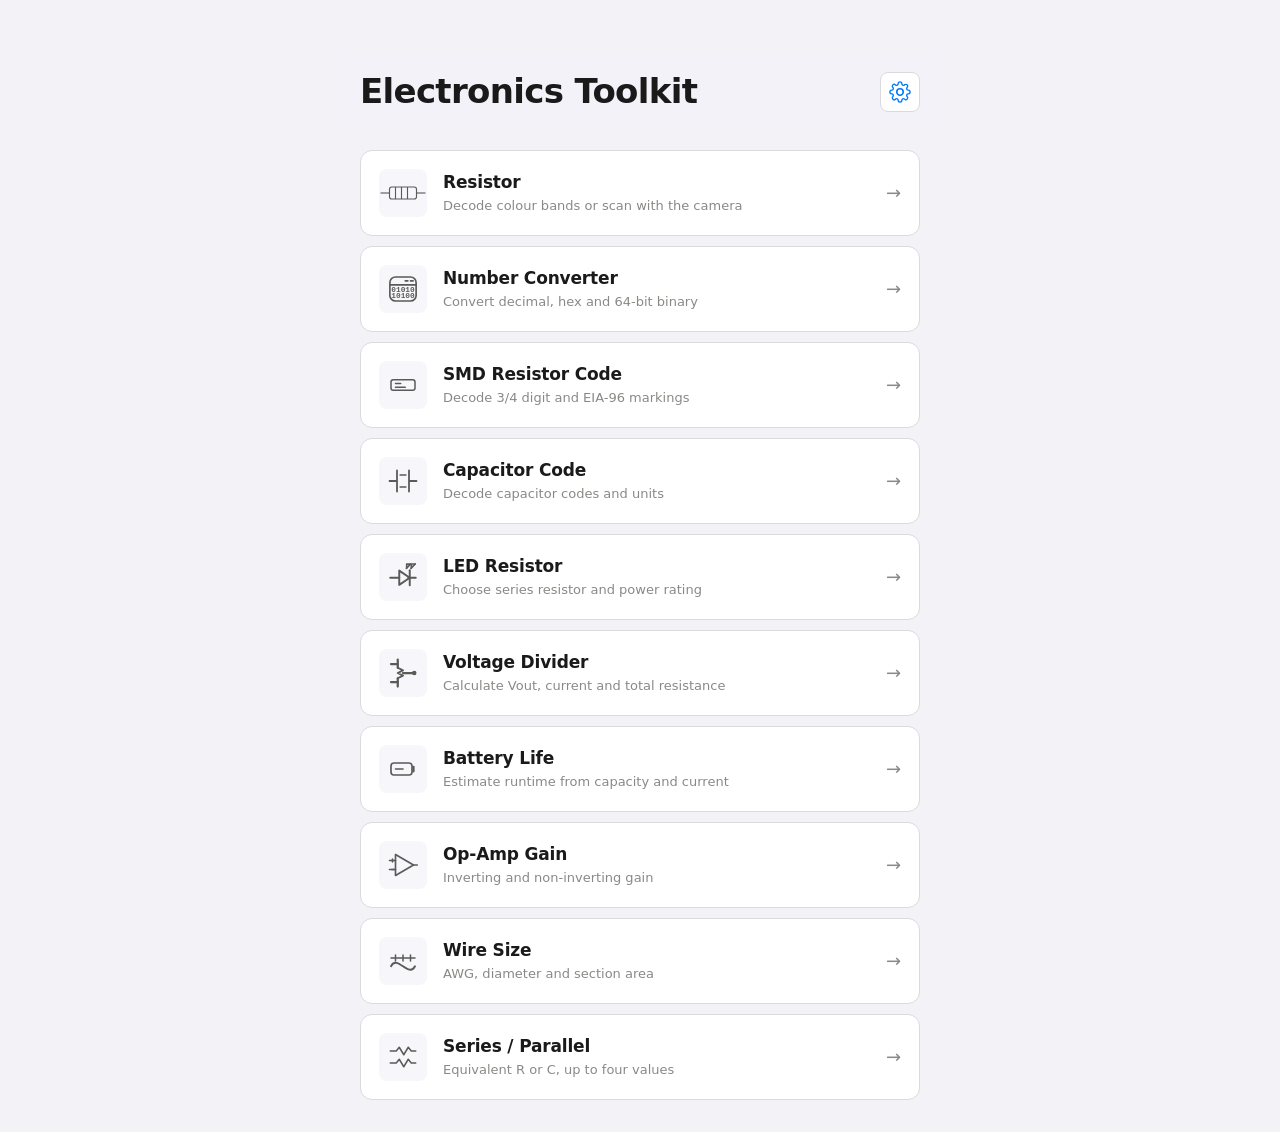
==== commit 305694ff: "Minor fixes" ====
--- a/index.html
+++ b/index.html
@@ -20,7 +20,7 @@
   <main class="hub" id="hub">
     <header class="hub__header">
       <div class="hub__topline">
-        <h1 class="hub__title">Electronic Toolkit</h1><a class="hub__settings" href="apps/settings/index.html"
+        <h1 class="hub__title">Electronics Toolkit</h1><a class="hub__settings" href="apps/settings/index.html"
           aria-label="Settings"><svg width="22" height="22" viewBox="0 0 24 24" fill="none">
             <path d="M12 15.5a3.5 3.5 0 100-7 3.5 3.5 0 000 7z" stroke="currentColor" stroke-width="1.8" />
             <path
@@ -28,7 +28,6 @@
               stroke="currentColor" stroke-width="1.5" stroke-linecap="round" />
           </svg></a>
       </div>
-      <p class="hub__subtitle">Useful utilities for electronic projects</p>
     </header>
 
     <nav class="hub__grid" aria-label="Available utilities">
